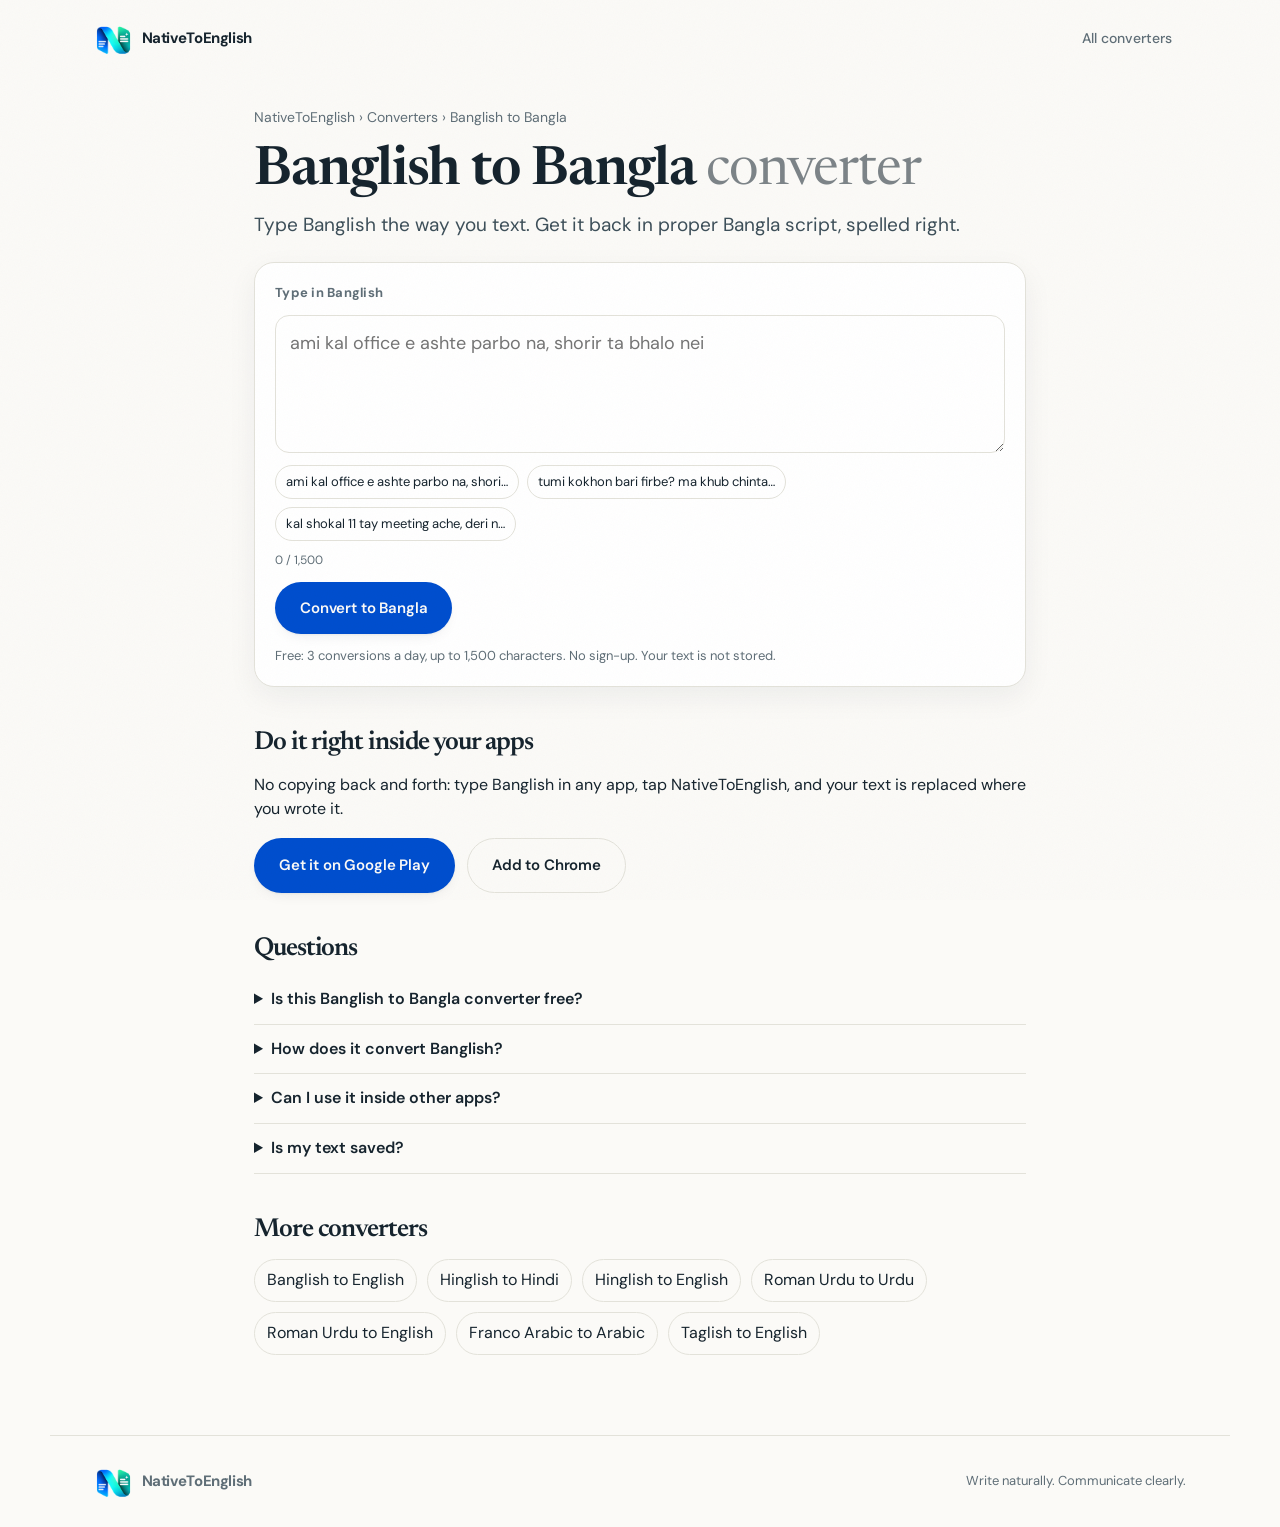
==== banglish-to-bangla/index.html @ 8f6d880b "Free converter pages: Banglish, Hinglish, Roman Urdu, Franco Arabic and Taglish to English or their " ====
<!doctype html>
<html lang="en">
  <head>
    <meta charset="UTF-8" />
    <meta name="viewport" content="width=device-width, initial-scale=1.0, viewport-fit=cover" />
    <title>Banglish to Bangla Converter – Free, Proper Bangla Script</title>
    <meta name="description" content="Type Banglish in English letters and get proper Bangla script instantly. Free online Banglish to Bangla converter, 3 conversions a day. Works in any app." />
    <link rel="canonical" href="https://nativetoenglish.landing.matrabhed.com/banglish-to-bangla/" />
    <meta property="og:type" content="website" />
    <meta property="og:site_name" content="NativeToEnglish" />
    <meta property="og:title" content="Banglish to Bangla Converter – Free, Proper Bangla Script" />
    <meta property="og:description" content="Type Banglish in English letters and get proper Bangla script instantly. Free online Banglish to Bangla converter, 3 conversions a day. Works in any app." />
    <meta property="og:url" content="https://nativetoenglish.landing.matrabhed.com/banglish-to-bangla/" />
    <meta property="og:image" content="https://nativetoenglish.landing.matrabhed.com/og-image.png" />
    <meta name="twitter:card" content="summary_large_image" />
    <meta name="theme-color" content="#fbfaf7" media="(prefers-color-scheme: light)" />
    <meta name="theme-color" content="#0d1317" media="(prefers-color-scheme: dark)" />
    <link rel="icon" href="/favicon-32.png" type="image/png" sizes="32x32" />
    <link rel="apple-touch-icon" href="/apple-touch-icon.png" />
    <link rel="preconnect" href="https://fonts.googleapis.com" />
    <link rel="preconnect" href="https://fonts.gstatic.com" crossorigin />
    <link href="https://fonts.googleapis.com/css2?family=DM+Sans:opsz,wght@9..40,400..700&family=Newsreader:ital,opsz,wght@0,6..72,400..600;1,6..72,400..600&display=swap" rel="stylesheet" />
    <link href="https://fonts.googleapis.com/css2?family=Noto+Sans+Bengali:wght@400;600&display=swap" rel="stylesheet" />
    <link rel="stylesheet" href="/styles.css" />
    <link rel="stylesheet" href="/converter.css" />
    <script>try { var t = localStorage.getItem("n2e-theme"); if (t === "light" || t === "dark") document.documentElement.dataset.theme = t; } catch (e) {}</script>
    <script type="application/ld+json">[{"@context": "https://schema.org", "@type": "WebApplication", "name": "Banglish to Bangla converter", "url": "https://nativetoenglish.landing.matrabhed.com/banglish-to-bangla/", "applicationCategory": "UtilitiesApplication", "operatingSystem": "Any", "offers": {"@type": "Offer", "price": "0", "priceCurrency": "USD"}, "publisher": {"@type": "Organization", "name": "NativeToEnglish"}}, {"@context": "https://schema.org", "@type": "FAQPage", "mainEntity": [{"@type": "Question", "name": "Is this Banglish to Bangla converter free?", "acceptedAnswer": {"@type": "Answer", "text": "Yes. You get 3 free conversions a day here and in the NativeToEnglish apps, up to 1,500 characters each. No sign-up. Pro gives 500 a day."}}, {"@type": "Question", "name": "How does it convert Banglish?", "acceptedAnswer": {"@type": "Answer", "text": "It reads what you typed in English letters, works out the Bangla words you meant, and writes them in proper Bangla script, fixing spelling on the way."}}, {"@type": "Question", "name": "Can I use it inside other apps?", "acceptedAnswer": {"@type": "Answer", "text": "Yes. The NativeToEnglish Android app adds an entry to the long-press menu in any app, and the Chrome extension adds a button to every text box. Type in Banglish, tap once, and it is replaced where you wrote it."}}, {"@type": "Question", "name": "Is my text saved?", "acceptedAnswer": {"@type": "Answer", "text": "No. Only the text you convert is sent, only when you press the button, and it is not stored or used to train AI."}}]}, {"@context": "https://schema.org", "@type": "BreadcrumbList", "itemListElement": [{"@type": "ListItem", "position": 1, "name": "NativeToEnglish", "item": "https://nativetoenglish.landing.matrabhed.com/"}, {"@type": "ListItem", "position": 2, "name": "Converters", "item": "https://nativetoenglish.landing.matrabhed.com/converters/"}, {"@type": "ListItem", "position": 3, "name": "Banglish to Bangla", "item": "https://nativetoenglish.landing.matrabhed.com/banglish-to-bangla/"}]}]</script>
  </head>
  <body>
    <a class="skip-link" href="#main">Skip to content</a>
    <header class="site-header">
      <div class="shell header-inner">
        <a class="brand" href="/" aria-label="NativeToEnglish home"><img class="brand-mark" src="/logo-mark.png" alt="" width="106" height="96" decoding="async" /><span class="brand-name">NativeToEnglish</span></a>
        <nav class="header-nav" aria-label="Main navigation"><a class="nav-link" href="/converters/">All converters</a></nav>
      </div>
    </header>
    <main id="main" class="shell cv">
      <nav class="cv-crumbs" aria-label="Breadcrumb"><a href="/">NativeToEnglish</a> › <a href="/converters/">Converters</a> › Banglish to Bangla</nav>
      <h1 class="cv-h1">Banglish to Bangla <span>converter</span></h1>
      <p class="cv-lead">Type Banglish the way you text. Get it back in proper Bangla script, spelled right.</p>
      <form id="converter" class="cv-card" data-api="https://nativetoenglish-api-aariyan-c6avfugcawffhndw.southeastasia-01.azurewebsites.net" data-page="banglish-to-bangla" data-goal="native" data-lang="bn">
        <label class="cv-label" for="cv-input">Type in Banglish</label>
        <textarea id="cv-input" rows="4" maxlength="1500" placeholder="ami kal office e ashte parbo na, shorir ta bhalo nei" spellcheck="false"></textarea>
        <div class="cv-row"><div class="cv-chips" aria-label="Try an example"><button type="button" class="cv-chip" data-sample="ami kal office e ashte parbo na, shorir ta bhalo nei">ami kal office e ashte parbo na, shori…</button><button type="button" class="cv-chip" data-sample="tumi kokhon bari firbe? ma khub chinta korche">tumi kokhon bari firbe? ma khub chinta…</button><button type="button" class="cv-chip" data-sample="kal shokal 11 tay meeting ache, deri na kore chole esho">kal shokal 11 tay meeting ache, deri n…</button></div><span class="cv-count" id="converter-count"></span></div>
        <button class="button button-primary cv-go" type="submit">Convert to Bangla</button>
        <div class="cv-result" id="converter-result" hidden>
          <div class="cv-label">Bangla</div>
          <p class="cv-output" id="converter-output" lang="bn"></p>
          <button class="button button-quiet button-sm" type="button" id="converter-copy">Copy</button>
        </div>
        <p class="cv-note" id="converter-note" role="status" hidden></p>
        <p class="cv-free">Free: 3 conversions a day, up to 1,500 characters. No sign-up. Your text is not stored.</p>
      </form>
      <section class="cv-apps" aria-labelledby="apps-h">
        <h2 id="apps-h">Do it right inside your apps</h2>
        <p>No copying back and forth: type Banglish in any app, tap NativeToEnglish, and your text is replaced where you wrote it.</p>
        <div class="hero-actions">
          <a class="button button-primary" href="https://play.google.com/store/apps/details?id=com.nativetoenglish.mobile" target="_blank" rel="noopener" data-cta="play">Get it on Google Play</a>
          <a class="button button-quiet" href="https://chromewebstore.google.com/detail/nativetoenglish/hcifnjfjbeemchhjmhghefoonidcnjdm" target="_blank" rel="noopener" data-cta="chrome">Add to Chrome</a>
        </div>
      </section>
      
      <section aria-labelledby="faq-h"><h2 id="faq-h">Questions</h2><details class="cv-faq"><summary>Is this Banglish to Bangla converter free?</summary><p>Yes. You get 3 free conversions a day here and in the NativeToEnglish apps, up to 1,500 characters each. No sign-up. Pro gives 500 a day.</p></details><details class="cv-faq"><summary>How does it convert Banglish?</summary><p>It reads what you typed in English letters, works out the Bangla words you meant, and writes them in proper Bangla script, fixing spelling on the way.</p></details><details class="cv-faq"><summary>Can I use it inside other apps?</summary><p>Yes. The NativeToEnglish Android app adds an entry to the long-press menu in any app, and the Chrome extension adds a button to every text box. Type in Banglish, tap once, and it is replaced where you wrote it.</p></details><details class="cv-faq"><summary>Is my text saved?</summary><p>No. Only the text you convert is sent, only when you press the button, and it is not stored or used to train AI.</p></details></section>
      <section aria-labelledby="more-h"><h2 id="more-h">More converters</h2><ul class="cv-more"><li><a href="/banglish-to-english/">Banglish to English</a></li><li><a href="/hinglish-to-hindi/">Hinglish to Hindi</a></li><li><a href="/hinglish-to-english/">Hinglish to English</a></li><li><a href="/roman-urdu-to-urdu/">Roman Urdu to Urdu</a></li><li><a href="/roman-urdu-to-english/">Roman Urdu to English</a></li><li><a href="/franco-arabic-to-arabic/">Franco Arabic to Arabic</a></li><li><a href="/taglish-to-english/">Taglish to English</a></li></ul></section>
    </main>
    <footer class="shell"><a class="brand" href="/"><img class="brand-mark" src="/logo-mark.png" alt="" width="106" height="96" decoding="async" /><span class="brand-name">NativeToEnglish</span></a><p>Write naturally. Communicate clearly.</p></footer>
    <script src="/converter.js?v=1" defer></script>
<script>
  // Analytics (PostHog, cookieless). Events carry product=nativetoenglish so they filter cleanly from other products.
  // Sends event names and page context only. Never the user's text.
  var POSTHOG_KEY = "phc_Ai9YGUceJAVCz9VuPZfb5pCeKmzXvgdoLqLg4xPTExNX";
  var POSTHOG_HOST = "https://us.i.posthog.com";
  var PRODUCT = "nativetoenglish";
  (function () {
    var q = []; window.track = function (name, props) { q.push([name, props || {}]); };
    if (!POSTHOG_KEY) return;
    !function(t,e){var o,n,p,r;e.__SV||(window.posthog=e,e._i=[],e.init=function(i,s,a){function g(t,e){var o=e.split(".");2==o.length&&(t=t[o[0]],e=o[1]),t[e]=function(){t.push([e].concat(Array.prototype.slice.call(arguments,0)))}}(p=t.createElement("script")).type="text/javascript",p.crossOrigin="anonymous",p.async=!0,p.src=s.api_host.replace(".i.posthog.com","-assets.i.posthog.com")+"/static/array.js",(r=t.getElementsByTagName("script")[0]).parentNode.insertBefore(p,r);var u=e;for(void 0!==a?u=e[a]=[]:a="posthog",u.people=u.people||[],u.toString=function(t){var e="posthog";return"posthog"!==a&&(e+="."+a),t||(e+=" (stub)"),e},u.people.toString=function(){return u.toString(1)+".people (stub)"},o="init capture register register_once register_for_session unregister unregister_for_session getFeatureFlag getFeatureFlagPayload isFeatureEnabled reloadFeatureFlags updateEarlyAccessFeatureEnrollment getEarlyAccessFeatures on onFeatureFlags onSessionId getSurveys getActiveMatchingSurveys renderSurvey canRenderSurvey identify setPersonProperties group resetGroups setPersonPropertiesForFlags resetPersonPropertiesForFlags setGroupPropertiesForFlags resetGroupPropertiesForFlags reset get_distinct_id getGroups get_session_id get_session_replay_url alias set_config startSessionRecording stopSessionRecording sessionRecordingStarted captureException loadToolbar get_property getSessionProperty createPersonProfile opt_in_capturing opt_out_capturing has_opted_in_capturing has_opted_out_capturing clear_opt_in_out_capturing debug".split(" "),n=0;n<o.length;n++)g(u,o[n]);e._i.push([i,s,a])},e.__SV=1)}(document,window.posthog||[]);
    posthog.init(POSTHOG_KEY, { api_host: POSTHOG_HOST, persistence: "memory", person_profiles: "identified_only", capture_pageview: true, capture_pageleave: true, autocapture: false, session_recording: { maskAllInputs: true } });
    posthog.register({ product: PRODUCT });
    window.track = function (name, props) { posthog.capture(name, props || {}); };
    q.forEach(function (e) { posthog.capture(e[0], e[1]); });
  })();
  // Chrome Web Store clicks: which button sent the visitor to the store
  document.querySelectorAll('a[data-cta="chrome"]').forEach(function (a, i) {
    a.addEventListener("click", function () {
      track("add_to_chrome_click", { button_index: i, text: (a.textContent || "").trim().slice(0, 40) });
    });
  });
  // Google Play clicks, counted the same way as the Chrome ones
  document.querySelectorAll('a[data-cta="play"]').forEach(function (a, i) {
    a.addEventListener("click", function () {
      track("play_store_click", { button_index: i, text: (a.textContent || "").trim().slice(0, 40) });
    });
  });
  // Scroll depth milestones
  (function () {
    var fired = {}; var marks = [25, 50, 75, 100];
    function onScroll() {
      var d = document.documentElement, pct = Math.round((window.scrollY + window.innerHeight) / d.scrollHeight * 100);
      marks.forEach(function (m) { if (pct >= m && !fired[m]) { fired[m] = 1; track("scroll_depth", { percent: m }); } });
    }
    window.addEventListener("scroll", onScroll, { passive: true }); onScroll();
  })();
  // Time on page milestones
  [15, 45, 120].forEach(function (s) { setTimeout(function () { track("time_on_page", { seconds: s }); }, s * 1000); });
  // Outbound links
  document.querySelectorAll('a[href^="http"]').forEach(function (a) {
    if (a.host === location.host) return;
    a.addEventListener("click", function () { track("outbound_click", { href: a.href }); });
  });
</script>
  </body>
</html>
---- styles.css ----
/* ==========================================================================
   NativeToEnglish — landing page
   1. Tokens          5. Product mockups
   2. Base            6. Features / statement / beta
   3. Header          7. Footer
   4. Hero + demo     8. Motion + responsive
   ========================================================================== */

/* 1. Tokens ---------------------------------------------------------------- */

:root {
  --paper: #fbfaf7;
  --paper-deep: #f3f1ea;
  --surface: #ffffff;
  --surface-sunk: #f7f6f1;

  --ink: #16242e;
  --ink-soft: #3d4f59;
  --muted: #5f6e77;
  --faint: #8b979d;

  /* Brand colours sampled from logo.png: deep blue -> cyan -> teal. */
  --blue: #004ece;
  --blue-deep: #003da6;
  --blue-wash: #e6efff;

  --mint: #dff5ee;
  --mint-ink: #0a5f4c;
  --mint-line: #b9e4d6;

  --accent: #0bb3bd;
  --brand-gradient: linear-gradient(100deg, #004ece 0%, #04faf7 52%, #1cf0a0 100%);
  --cta-gradient: linear-gradient(105deg, #004ece 0%, #0566ad 55%, #0a7f8c 100%);

  --line: #e3e2da;
  --line-soft: #eeede6;

  --shadow-sm: 0 1px 2px rgba(22, 36, 46, 0.05), 0 6px 16px -8px rgba(22, 36, 46, 0.12);
  --shadow-md: 0 2px 4px rgba(22, 36, 46, 0.04), 0 18px 40px -20px rgba(22, 36, 46, 0.22);
  --shadow-lg: 0 4px 8px rgba(22, 36, 46, 0.04), 0 40px 90px -36px rgba(22, 36, 46, 0.34);

  --grain-opacity: 0.032;
  --grain-blend: multiply;

  --sans: "DM Sans", -apple-system, BlinkMacSystemFont, "Segoe UI", sans-serif;
  --serif: "Newsreader", Georgia, "Times New Roman", serif;

  --shell: 1180px;
  --gutter: clamp(20px, 4vw, 44px);
  --radius-sm: 10px;
  --radius-md: 16px;
  --radius-lg: 24px;

  --ease: cubic-bezier(0.22, 0.68, 0.24, 1);
}

:root:not([data-theme="light"]) {
  color-scheme: light;
}

@media (prefers-color-scheme: dark) {
  :root:not([data-theme="light"]) {
    color-scheme: dark;

    --paper: #0d1317;
    --paper-deep: #090e11;
    --surface: #151d22;
    --surface-sunk: #111a1f;

    --ink: #edefea;
    --ink-soft: #c3ccce;
    --muted: #97a4ab;
    --faint: #74838b;

    --blue: #5cb0ff;
    --blue-deep: #8ac6ff;
    --blue-wash: #10233d;

    --mint: #0f2f28;
    --mint-ink: #5fe0b4;
    --mint-line: #1d4a3e;

    --accent: #4fd6ff;

    --line: #263138;
    --line-soft: #1d262b;

    --shadow-sm: 0 1px 2px rgba(0, 0, 0, 0.4), 0 6px 16px -8px rgba(0, 0, 0, 0.5);
    --shadow-md: 0 2px 6px rgba(0, 0, 0, 0.45), 0 20px 44px -20px rgba(0, 0, 0, 0.7);
    --shadow-lg: 0 6px 12px rgba(0, 0, 0, 0.45), 0 44px 96px -36px rgba(0, 0, 0, 0.85);

    --grain-opacity: 0.05;
    --grain-blend: screen;
  }
}

:root[data-theme="dark"] {
  color-scheme: dark;

  --paper: #0d1317;
  --paper-deep: #090e11;
  --surface: #151d22;
  --surface-sunk: #111a1f;

  --ink: #edefea;
  --ink-soft: #c3ccce;
  --muted: #97a4ab;
  --faint: #74838b;

  --blue: #5cb0ff;
  --blue-deep: #8ac6ff;
  --blue-wash: #10233d;

  --mint: #0f2f28;
  --mint-ink: #5fe0b4;
  --mint-line: #1d4a3e;

  --accent: #4fd6ff;

  --line: #263138;
  --line-soft: #1d262b;

  --shadow-sm: 0 1px 2px rgba(0, 0, 0, 0.4), 0 6px 16px -8px rgba(0, 0, 0, 0.5);
  --shadow-md: 0 2px 6px rgba(0, 0, 0, 0.45), 0 20px 44px -20px rgba(0, 0, 0, 0.7);
  --shadow-lg: 0 6px 12px rgba(0, 0, 0, 0.45), 0 44px 96px -36px rgba(0, 0, 0, 0.85);

  --grain-opacity: 0.05;
  --grain-blend: screen;
}

/* 2. Base ------------------------------------------------------------------ */

*,
*::before,
*::after {
  box-sizing: border-box;
}

html {
  /* Smooth scrolling is driven from script.js so anchors work deterministically;
     scroll-padding keeps the sticky header off the target. */
  scroll-padding-top: 96px;
  -webkit-text-size-adjust: 100%;
}

body {
  margin: 0;
  padding-bottom: env(safe-area-inset-bottom, 0px);
  background-color: var(--paper);
  color: var(--ink);
  font-family: var(--sans);
  font-size: 16px;
  line-height: 1.55;
  font-synthesis-weight: none;
  -webkit-font-smoothing: antialiased;
  text-rendering: optimizeLegibility;
}

/* Paper grain — the whole reason the background does not read as flat #fff. */
body::after {
  content: "";
  position: fixed;
  inset: 0;
  z-index: 9999;
  pointer-events: none;
  opacity: var(--grain-opacity);
  mix-blend-mode: var(--grain-blend);
  background-image: url("data:image/svg+xml,%3Csvg xmlns='http://www.w3.org/2000/svg' width='220' height='220'%3E%3Cfilter id='n'%3E%3CfeTurbulence type='fractalNoise' baseFrequency='0.82' numOctaves='3' stitchTiles='stitch'/%3E%3C/filter%3E%3Crect width='220' height='220' filter='url(%23n)'/%3E%3C/svg%3E");
}

a {
  color: inherit;
  text-decoration: none;
}

img {
  max-width: 100%;
}

[hidden] {
  display: none !important;
}

:focus-visible {
  outline: 2px solid var(--blue);
  outline-offset: 3px;
  border-radius: 4px;
}

.skip-link {
  position: absolute;
  top: -100px;
  left: 16px;
  z-index: 100;
  padding: 10px 16px;
  border-radius: 0 0 var(--radius-sm) var(--radius-sm);
  background: var(--blue);
  color: #fff;
  font-size: 14px;
  font-weight: 600;
  transition: top 0.2s var(--ease);
}

.skip-link:focus {
  top: 0;
}

.shell {
  width: 100%;
  max-width: var(--shell);
  margin-inline: auto;
  padding-inline: var(--gutter);
}

h1,
h2,
h3 {
  margin: 0;
  font-family: var(--serif);
  font-weight: 600;
  letter-spacing: -0.035em;
}

h1 {
  font-size: clamp(2.9rem, 1.35rem + 4.4vw, 4.5rem);
  line-height: 0.95;
  letter-spacing: -0.045em;
}

h1 em {
  color: var(--blue);
  font-style: normal;
  font-weight: 600;
}

h2 {
  font-size: clamp(2.25rem, 1.2rem + 3.9vw, 4.1rem);
  line-height: 0.98;
  letter-spacing: -0.042em;
}

.eyebrow {
  margin: 0 0 20px;
  color: var(--blue);
  font-size: 0.75rem;
  font-weight: 700;
  letter-spacing: 0.14em;
  text-transform: uppercase;
}

/* Buttons */

.button {
  display: inline-flex;
  align-items: center;
  justify-content: center;
  gap: 10px;
  padding: 15px 24px;
  border: 1px solid transparent;
  border-radius: 999px;
  font-family: inherit;
  font-size: 0.9375rem;
  font-weight: 600;
  letter-spacing: -0.01em;
  cursor: pointer;
  transition: transform 0.22s var(--ease), background-color 0.22s var(--ease),
    border-color 0.22s var(--ease), box-shadow 0.22s var(--ease);
}

.button span[aria-hidden="true"] {
  transition: transform 0.22s var(--ease);
}

.button:hover span[aria-hidden="true"] {
  transform: translateX(3px);
}

.button-sm {
  padding: 10px 18px;
  font-size: 0.875rem;
}

.button-primary {
  background: var(--blue);
  color: var(--paper);
  box-shadow: var(--shadow-sm);
}

.button-primary:hover {
  background: var(--blue-deep);
  transform: translateY(-2px);
  box-shadow: var(--shadow-md);
}

.button-quiet {
  border-color: var(--line);
  color: var(--ink);
  background: transparent;
}

.button-quiet:hover {
  border-color: var(--ink);
  transform: translateY(-2px);
}

.button-brand {
  position: relative;
  isolation: isolate;
  overflow: hidden;
  flex: 0 0 auto;
  padding: 18px 30px;
  color: #ffffff;
  font-size: 1rem;
  background: var(--cta-gradient);
  box-shadow: 0 10px 30px -12px color-mix(in srgb, #004ece 70%, transparent);
}

.button-brand > span {
  position: relative;
  z-index: 1;
}

.button-brand:hover {
  transform: translateY(-2px);
  box-shadow: 0 18px 42px -14px color-mix(in srgb, #004ece 85%, transparent);
}

/* Sheen sweep on hover - suppressed under prefers-reduced-motion. */
.button-brand::after {
  content: "";
  position: absolute;
  inset: 0;
  z-index: 0;
  background: linear-gradient(
    105deg,
    transparent 32%,
    rgba(255, 255, 255, 0.3) 48%,
    transparent 64%
  );
  transform: translateX(-130%);
  transition: transform 0.75s var(--ease);
}

.button-brand:hover::after {
  transform: translateX(130%);
}

/* 3. Header ---------------------------------------------------------------- */

.site-header {
  position: sticky;
  top: 0;
  z-index: 50;
  padding-top: env(safe-area-inset-top, 0px);
  transition: background-color 0.3s var(--ease), border-color 0.3s var(--ease);
  border-bottom: 1px solid transparent;
}

.site-header.is-stuck {
  background: color-mix(in srgb, var(--paper) 82%, transparent);
  backdrop-filter: saturate(180%) blur(14px);
  -webkit-backdrop-filter: saturate(180%) blur(14px);
  border-bottom-color: var(--line-soft);
}

.header-inner {
  display: flex;
  align-items: center;
  justify-content: space-between;
  gap: 20px;
  height: 78px;
}

.brand {
  display: inline-flex;
  align-items: center;
  gap: 10px;
  font-size: 0.9375rem;
  font-weight: 700;
  letter-spacing: -0.025em;
}

.brand-mark {
  display: block;
  width: auto;
  height: 34px;
  /* The mark carries its own gradient, so it needs no plate behind it. */
}

.header-nav {
  display: flex;
  align-items: center;
  gap: 8px;
}

.nav-link {
  padding: 8px 14px;
  color: var(--muted);
  font-size: 0.875rem;
  font-weight: 500;
  border-radius: 999px;
  transition: color 0.2s var(--ease);
}

.nav-link:hover {
  color: var(--ink);
}

.theme-toggle {
  display: grid;
  place-items: center;
  width: 36px;
  height: 36px;
  margin-right: 4px;
  padding: 0;
  border: 1px solid var(--line);
  border-radius: 999px;
  background: transparent;
  color: var(--muted);
  cursor: pointer;
  transition: color 0.2s var(--ease), border-color 0.2s var(--ease);
}

.theme-toggle:hover {
  color: var(--ink);
  border-color: var(--ink);
}

.theme-toggle svg {
  grid-area: 1 / 1;
  width: 17px;
  height: 17px;
  fill: none;
  stroke: currentColor;
  stroke-width: 1.7;
  stroke-linecap: round;
}

.icon-moon {
  display: none;
}

:root[data-theme="dark"] .icon-sun {
  display: none;
}

:root[data-theme="dark"] .icon-moon {
  display: block;
}

@media (prefers-color-scheme: dark) {
  :root:not([data-theme="light"]) .icon-sun {
    display: none;
  }
  :root:not([data-theme="light"]) .icon-moon {
    display: block;
  }
}

/* 4. Hero + live demo ------------------------------------------------------ */

.hero {
  display: grid;
  grid-template-columns: minmax(0, 1.04fr) minmax(0, 0.86fr);
  align-items: center;
  gap: clamp(40px, 6vw, 84px);
  padding-top: clamp(56px, 8vw, 104px);
  padding-bottom: clamp(72px, 10vw, 128px);
}

.hero-copy {
  /* Wide enough that each sentence holds its own line; the <br> does the rest. */
  max-width: 46ch;
  margin: 32px 0 34px;
  color: var(--muted);
  font-size: clamp(1.0625rem, 0.9rem + 0.5vw, 1.25rem);
  line-height: 1.55;
  text-wrap: pretty;
}

.hero-actions {
  display: flex;
  flex-wrap: wrap;
  gap: 12px;
}

.availability {
  display: flex;
  align-items: center;
  gap: 9px;
  margin: 30px 0 0;
  color: var(--faint);
  font-size: 0.8125rem;
}

.availability-dot {
  width: 7px;
  height: 7px;
  border-radius: 50%;
  background: #0f9d76;
  box-shadow: 0 0 0 3px color-mix(in srgb, #0f9d76 18%, transparent);
}

.hero-demo-column {
  position: relative;
  /* Soft halo so the demo card floats off the paper. */
  background: radial-gradient(
    58% 50% at 62% 44%,
    color-mix(in srgb, var(--blue) 14%, transparent),
    transparent 68%
  );
}

.demo-window {
  overflow: hidden;
  border: 1px solid var(--line);
  border-radius: var(--radius-lg);
  background: var(--surface);
  box-shadow: var(--shadow-lg);
}

.window-bar {
  display: flex;
  align-items: center;
  gap: 7px;
  height: 44px;
  padding: 0 18px;
  border-bottom: 1px solid var(--line-soft);
  background: var(--surface-sunk);
}

.window-bar > span {
  width: 8px;
  height: 8px;
  border-radius: 50%;
  background: var(--line);
}

.window-bar > span:first-child {
  background: var(--accent);
}

.window-bar p {
  margin: 0 0 0 auto;
  color: var(--faint);
  font-size: 0.75rem;
  letter-spacing: 0.01em;
}

.demo-content {
  padding: clamp(22px, 3vw, 30px);
}

.label {
  display: block;
  margin-bottom: 10px;
  color: var(--faint);
  font-size: 0.6875rem;
  font-weight: 700;
  letter-spacing: 0.1em;
  text-transform: uppercase;
}

.draft-text,
.result-text {
  margin: 0;
  font-size: clamp(1.0625rem, 0.95rem + 0.4vw, 1.25rem);
  line-height: 1.4;
  letter-spacing: -0.02em;
  text-wrap: pretty;
}

.draft {
  min-height: 78px;
}

.draft-text {
  color: var(--ink-soft);
}

.draft-text::after {
  content: "";
  display: inline-block;
  width: 2px;
  height: 1.05em;
  margin-left: 2px;
  vertical-align: -0.18em;
  background: var(--blue);
  opacity: 0;
}

.demo-window.is-typing .draft-text::after {
  opacity: 1;
  animation: blink 1s steps(1, end) infinite;
}

@keyframes blink {
  50% {
    opacity: 0;
  }
}

.transform-rule {
  display: flex;
  align-items: center;
  gap: 14px;
  margin: 20px 0;
}

.transform-line {
  flex: 1;
  height: 1px;
  background: linear-gradient(to right, transparent, var(--line), transparent);
}

.transform-badge {
  padding: 5px 13px;
  border: 1px solid var(--line);
  border-radius: 999px;
  background: var(--surface);
  color: var(--muted);
  font-size: 0.6875rem;
  font-weight: 700;
  letter-spacing: 0.08em;
  text-transform: uppercase;
  white-space: nowrap;
  transition: color 0.25s var(--ease), border-color 0.25s var(--ease), background-color 0.25s var(--ease);
}

.demo-window.is-working .transform-badge {
  border-color: color-mix(in srgb, var(--blue) 45%, transparent);
  background: var(--blue-wash);
  color: var(--blue);
}

.result {
  position: relative;
  min-height: 150px;
  padding: 20px;
  border: 1px solid var(--mint-line);
  border-radius: var(--radius-md);
  background: var(--mint);
}

.result .label {
  color: var(--mint-ink);
  opacity: 0.85;
}

.result-text {
  color: var(--mint-ink);
  font-weight: 600;
  transition: opacity 0.28s var(--ease), filter 0.28s var(--ease), transform 0.28s var(--ease);
}

.result-text.is-swapping {
  opacity: 0;
  filter: blur(6px);
  transform: translateY(4px);
}

.mode-pills {
  display: flex;
  flex-wrap: wrap;
  gap: 6px;
  margin-top: 18px;
}

.pill {
  padding: 6px 12px;
  border: 1px solid transparent;
  border-radius: 999px;
  background: color-mix(in srgb, var(--surface) 70%, transparent);
  color: var(--mint-ink);
  font-family: inherit;
  font-size: 0.6875rem;
  font-weight: 700;
  letter-spacing: 0.01em;
  cursor: pointer;
  transition: background-color 0.2s var(--ease), color 0.2s var(--ease), transform 0.2s var(--ease);
}

.pill:hover {
  transform: translateY(-1px);
  background: var(--surface);
}

.pill[aria-selected="true"] {
  background: var(--mint-ink);
  color: var(--mint);
}

.demo-hint {
  margin: 16px 4px 0;
  color: var(--faint);
  font-size: 0.8125rem;
  text-align: right;
}

/* 5. Product mockups ------------------------------------------------------- */

.surfaces {
  padding-bottom: clamp(80px, 11vw, 150px);
}

.surface-grid {
  display: grid;
  grid-template-columns: minmax(0, 1.5fr) minmax(0, 1fr);
  align-items: end;
  gap: clamp(28px, 4vw, 56px);
  padding-top: clamp(40px, 6vw, 72px);
  border-top: 1px solid var(--line-soft);
}

.surface {
  margin: 0;
}

.surface figcaption {
  margin-top: 22px;
  color: var(--muted);
  font-family: var(--serif);
  font-size: 1.0625rem;
  font-style: italic;
  letter-spacing: -0.015em;
  text-wrap: pretty;
}

.mock {
  position: relative;
  border: 1px solid var(--line);
  border-radius: var(--radius-lg);
  background: var(--surface);
  box-shadow: var(--shadow-md);
  font-size: 0.8125rem;
}

/* Gmail-style compose window */

.surface-desktop .mock {
  margin-bottom: 64px;
}

.mock-bar {
  display: flex;
  align-items: center;
  justify-content: space-between;
  padding: 13px 20px;
  border-bottom: 1px solid var(--line-soft);
  border-radius: var(--radius-lg) var(--radius-lg) 0 0;
  background: var(--surface-sunk);
  color: var(--ink);
  font-weight: 600;
}

.mock-bar-controls {
  color: var(--faint);
  letter-spacing: 0.12em;
}

.mock-field {
  display: flex;
  gap: 14px;
  padding: 12px 20px;
  border-bottom: 1px solid var(--line-soft);
  color: var(--ink-soft);
}

.mock-field span {
  min-width: 52px;
  color: var(--faint);
}

.mock-field p {
  margin: 0;
}

.mock-body {
  position: relative;
  padding: 24px 20px 62px;
  min-height: 186px;
}

.mock-body p {
  margin: 0;
  max-width: 34ch;
  color: var(--ink-soft);
  font-size: 0.9375rem;
  line-height: 1.5;
}

.mock-caret {
  position: absolute;
  top: 46px;
  left: 20px;
  width: 2px;
  height: 18px;
  background: var(--blue);
  animation: blink 1.1s steps(1, end) infinite;
}

.mock-trigger {
  position: absolute;
  left: 20px;
  bottom: 18px;
  padding: 7px 15px;
  border-radius: 999px;
  background: var(--blue);
  color: var(--paper);
  font-size: 0.75rem;
  font-weight: 700;
  box-shadow: 0 8px 20px -8px color-mix(in srgb, var(--blue) 70%, transparent);
}

.mock-card {
  position: absolute;
  right: -40px;
  bottom: -56px;
  width: min(296px, 76%);
  padding: 17px 18px;
  border: 1px solid var(--line);
  border-radius: var(--radius-md);
  background: var(--surface);
  box-shadow: var(--shadow-lg);
}

.mock-card-eyebrow {
  margin: 0 0 9px;
  color: var(--blue);
  font-size: 0.625rem;
  font-weight: 700;
  letter-spacing: 0.1em;
  text-transform: uppercase;
}

.mock-card-text {
  margin: 0 0 14px;
  color: var(--ink);
  font-size: 0.9375rem;
  font-weight: 600;
  line-height: 1.4;
  letter-spacing: -0.015em;
}

.mock-card-actions {
  display: flex;
  gap: 8px;
}

.mock-card-actions span {
  padding: 6px 13px;
  border: 1px solid var(--line);
  border-radius: 999px;
  color: var(--muted);
  font-size: 0.6875rem;
  font-weight: 600;
}

.mock-card-actions .is-primary {
  border-color: transparent;
  background: var(--ink);
  color: var(--paper);
}

/* Android selection toolbar */

.mock-phone {
  display: flex;
  flex-direction: column;
  max-width: 310px;
  min-height: 404px;
  margin-inline: auto;
  padding: 22px 16px 84px;
  border-radius: 30px;
}

.mock-notch {
  width: 58px;
  height: 5px;
  margin: 0 auto;
  border-radius: 999px;
  background: var(--line);
}

.mock-thread {
  position: relative;
  display: grid;
  gap: 10px;
  margin-top: auto;
}

.mock-bubble {
  max-width: 88%;
  margin: 0;
  padding: 11px 14px;
  border-radius: 16px;
  font-size: 0.8125rem;
  line-height: 1.45;
}

.mock-bubble-in {
  justify-self: start;
  border-bottom-left-radius: 5px;
  background: var(--surface-sunk);
  color: var(--ink-soft);
}

.mock-bubble-out {
  justify-self: end;
  border-bottom-right-radius: 5px;
  background: var(--blue-wash);
  color: var(--ink);
}

.mock-bubble mark {
  background: color-mix(in srgb, var(--blue) 26%, transparent);
  color: inherit;
  border-radius: 3px;
  padding: 1px 0;
}

.mock-selection {
  position: absolute;
  right: 0;
  bottom: -52px;
  display: flex;
  gap: 4px;
  padding: 5px;
  border: 1px solid var(--line);
  border-radius: 12px;
  background: var(--surface);
  box-shadow: var(--shadow-lg);
  white-space: nowrap;
}

.mock-selection span {
  padding: 6px 10px;
  border-radius: 8px;
  color: var(--muted);
  font-size: 0.6875rem;
  font-weight: 600;
}

.mock-selection .is-primary {
  background: var(--blue);
  color: var(--paper);
}

/* 6. Features / statement / beta ------------------------------------------- */

.features {
  padding-bottom: clamp(84px, 11vw, 150px);
}

.section-heading {
  display: flex;
  align-items: flex-end;
  justify-content: space-between;
  gap: 48px;
}

.section-heading > p {
  max-width: 36ch;
  margin: 0 0 6px;
  color: var(--muted);
  font-size: 1rem;
  line-height: 1.6;
  text-wrap: pretty;
}

.feature-grid {
  display: grid;
  grid-template-columns: repeat(3, minmax(0, 1fr));
  gap: clamp(20px, 3vw, 32px);
  margin-top: clamp(44px, 6vw, 68px);
}

.feature-grid article {
  padding: 24px 22px 28px;
  border: 1px solid var(--line-soft);
  border-top: 1px solid var(--line);
  border-radius: var(--radius-md);
  background: color-mix(in srgb, var(--surface) 55%, transparent);
  transition: transform 0.3s var(--ease), border-color 0.3s var(--ease), box-shadow 0.3s var(--ease);
}

.feature-grid article:hover {
  transform: translateY(-3px);
  border-color: var(--line);
  box-shadow: var(--shadow-sm);
}

.feature-number {
  color: var(--blue);
  font-family: var(--serif);
  font-size: 0.9375rem;
  font-style: italic;
  font-weight: 500;
}

.feature-grid h3 {
  margin: 34px 0 12px;
  font-family: var(--sans);
  font-size: 1.1875rem;
  font-weight: 600;
  letter-spacing: -0.028em;
}

.feature-grid p {
  max-width: 32ch;
  margin: 0;
  color: var(--muted);
  font-size: 0.9375rem;
  line-height: 1.62;
  text-wrap: pretty;
}

.statement {
  margin-bottom: clamp(84px, 11vw, 140px);
}

.statement-panel {
  position: relative;
  margin: 0;
  padding: clamp(66px, 9vw, 110px) clamp(24px, 5vw, 60px);
  border: 1px solid transparent;
  border-radius: var(--radius-lg);
  background: linear-gradient(155deg, #1c2e3a 0%, #13212a 58%, #16242e 100%);
  color: #f4f3ee;
  text-align: center;
  box-shadow: var(--shadow-lg);
}

/* A hairline rule keeps the quote from floating loose on the page. */
.statement-panel::before {
  content: "";
  position: absolute;
  top: clamp(34px, 5vw, 52px);
  left: 50%;
  width: 44px;
  height: 2px;
  border-radius: 2px;
  background: var(--brand-gradient);
  transform: translateX(-50%);
}

@media (prefers-color-scheme: dark) {
  :root:not([data-theme="light"]) .statement-panel {
    border-color: var(--line);
    background: linear-gradient(155deg, #1b262c 0%, #141d22 60%, #121a1f 100%);
  }
}

:root[data-theme="dark"] .statement-panel {
  border-color: var(--line);
  background: linear-gradient(155deg, #1b262c 0%, #141d22 60%, #121a1f 100%);
}

.statement p {
  margin: 0;
  font-family: var(--serif);
  font-size: clamp(1.9rem, 1rem + 3.5vw, 3.5rem);
  font-weight: 500;
  line-height: 1.06;
  letter-spacing: -0.04em;
  text-wrap: balance;
}

.beta {
  padding-bottom: clamp(84px, 11vw, 140px);
}

/* No panel here: a second card directly under the statement panel read as
   two competing blocks. The gradient button carries the weight instead. */
.beta-panel {
  display: flex;
  align-items: center;
  justify-content: space-between;
  gap: clamp(32px, 5vw, 56px);
}

.beta-copy h2 {
  max-width: 17ch;
  margin-bottom: 20px;
}

.beta-copy p:not(.eyebrow) {
  max-width: 46ch;
  margin: 0;
  color: var(--muted);
  line-height: 1.6;
  text-wrap: pretty;
}

/* 7. Footer ---------------------------------------------------------------- */

footer {
  display: flex;
  align-items: center;
  justify-content: space-between;
  gap: 24px;
  min-height: 92px;
  padding-block: 24px;
  border-top: 1px solid var(--line);
  color: var(--muted);
  font-size: 0.8125rem;
}

footer p {
  margin: 0;
}

/* 8. Motion + responsive --------------------------------------------------- */

[data-reveal] {
  opacity: 0;
  transform: translateY(18px);
  transition: opacity 0.65s var(--ease), transform 0.65s var(--ease);
}

[data-reveal].is-visible {
  opacity: 1;
  transform: none;
}

@media (max-width: 960px) {
  .hero {
    grid-template-columns: minmax(0, 1fr);
    gap: 48px;
  }

  .hero-demo-column {
    max-width: 480px;
  }

  .demo-hint {
    text-align: left;
    margin-left: 0;
  }

  .surface-grid {
    grid-template-columns: minmax(0, 1fr);
    gap: 56px;
  }

  .surface-mobile {
    max-width: 340px;
  }

  /* Full-width compose mock: the card can no longer hang a full 40px past the gutter. */
  .mock-card {
    right: -12px;
    bottom: -48px;
  }

  .feature-grid {
    grid-template-columns: repeat(2, minmax(0, 1fr));
  }
}

@media (max-width: 720px) {
  html {
    scroll-padding-top: 80px;
  }

  .brand-name {
    display: none;
  }

  .nav-link {
    display: none;
  }

  .section-heading {
    display: block;
  }

  .section-heading > p {
    margin-top: 22px;
  }

  .feature-grid {
    grid-template-columns: minmax(0, 1fr);
  }

  .surface-desktop .mock {
    margin-bottom: 0;
  }

  .mock-card {
    position: static;
    width: auto;
    margin: 0 16px 20px;
  }

  .mock-body {
    padding-bottom: 66px;
    min-height: 140px;
  }

  .beta-panel {
    display: block;
  }

  .button-brand {
    margin-top: 26px;
  }

  footer {
    display: block;
  }

  footer p {
    margin-top: 16px;
  }
}

@media (prefers-reduced-motion: reduce) {
  *,
  *::before,
  *::after {
    animation-duration: 0.01ms !important;
    animation-iteration-count: 1 !important;
    transition-duration: 0.01ms !important;
  }

  [data-reveal] {
    opacity: 1;
    transform: none;
  }
}

/* Bangla output in the live demo keeps its own face and slightly larger size. */
[lang="bn"] {
  font-family: "Noto Sans Bengali", var(--sans);
  font-size: 1.05em;
  line-height: 1.6;
  letter-spacing: 0;
}

/* Second store button: same weight as "See how it works" was, so Chrome stays the lead. */
.store-logo { flex: none; display: inline-block; vertical-align: -2px; }
.availability a { display: inline-flex; align-items: center; gap: 5px; }
.button-primary .store-logo, .button-brand .store-logo { filter: drop-shadow(0 0 0.5px rgba(0,0,0,.25)); }
.availability a { color: inherit; text-decoration: underline; text-underline-offset: 3px; }
.beta-actions { display: flex; flex-direction: column; gap: 12px; align-items: stretch; flex: none; }
@media (max-width: 760px) { .beta-actions { margin-top: 24px; } }

/* Email signup (hidden until configured; see the end of script.js) ------- */
.signup { padding-bottom: clamp(84px, 11vw, 140px); }
.su-card { display: grid; grid-template-columns: 1.1fr 1fr; gap: clamp(28px, 5vw, 56px); align-items: center; padding: clamp(28px, 4vw, 48px);
  border: 1px solid var(--line); border-radius: var(--radius-lg); background: var(--surface); box-shadow: var(--shadow-md); position: relative; overflow: hidden; }
.su-card::before { content: ""; position: absolute; inset: 0 0 auto; height: 3px; background: var(--brand-gradient); }
.su-copy h2 { font-size: clamp(1.9rem, 1.1rem + 2.2vw, 2.8rem); line-height: 1.02; margin-bottom: 16px; }
.su-copy p:not(.eyebrow) { margin: 0; color: var(--muted); line-height: 1.6; max-width: 46ch; }
.su-label { display: block; font-size: 0.875rem; font-weight: 600; margin-bottom: 8px; color: var(--ink); }
.su-row { display: flex; gap: 10px; }
.su-row input { flex: 1; min-width: 0; padding: 14px 20px; border-radius: 999px; border: 1px solid var(--line); background: var(--surface-sunk); color: var(--ink); font: inherit; font-size: 1rem; }
.su-row input::placeholder { color: var(--faint); }
.su-row input:focus-visible { border-color: var(--blue); }
.su-row .button:disabled { opacity: 0.6; cursor: default; transform: none; }
.su-trap { position: absolute; left: -9999px; width: 1px; height: 1px; overflow: hidden; }
.su-fine { margin: 12px 0 0; font-size: 0.8125rem; color: var(--muted); }
.su-status { margin: 10px 0 0; font-weight: 600; color: var(--mint-ink); }
.su-status:empty { display: none; }
@media (max-width: 860px) { .su-card { grid-template-columns: 1fr; } }
@media (max-width: 520px) { .su-row { flex-direction: column; } }
---- converter.css ----
/* Free converter pages (/<from>-to-<to>/): reuses styles.css tokens. */
.cv { max-width: 860px; padding-top: 28px; padding-bottom: 64px; }
.cv-crumbs { font-size: 14px; color: var(--muted, #6b7a82); margin-bottom: 14px; }
.cv-crumbs a { color: inherit; }
.cv-h1 { font-size: clamp(34px, 6vw, 54px); line-height: 1.05; letter-spacing: -0.02em; margin: 0 0 12px; }
.cv-h1 span { font-weight: 400; opacity: .55; }
.cv-lead { font-size: 19px; line-height: 1.5; margin: 0 0 22px; color: var(--soft, #3d4f59); }
.cv-card { border: 1px solid var(--line, #e5e3db); border-radius: 20px; padding: 20px; background: var(--card, #fff); box-shadow: 0 10px 30px rgba(11,27,51,.06); display: grid; gap: 12px; }
.cv-label { font-size: 13px; font-weight: 700; letter-spacing: .02em; color: var(--muted, #6b7a82); }
.cv-card textarea { width: 100%; box-sizing: border-box; font: inherit; font-size: 18px; line-height: 1.5; padding: 14px; border-radius: 14px; border: 1px solid var(--line, #e5e3db); background: transparent; color: inherit; resize: vertical; }
.cv-row { display: flex; gap: 10px; align-items: flex-start; justify-content: space-between; flex-wrap: wrap; }
.cv-chips { display: flex; flex-wrap: wrap; gap: 8px; }
.cv-chip { font: inherit; font-size: 13px; padding: 6px 10px; border-radius: 999px; border: 1px solid var(--line, #e5e3db); background: transparent; color: inherit; cursor: pointer; }
.cv-count { font-size: 12px; color: var(--muted, #6b7a82); white-space: nowrap; }
.cv-go { justify-self: start; }
.cv-go[data-busy] { opacity: .6; }
.cv-result { border-radius: 14px; padding: 14px; background: var(--paper, #fbfaf7); border: 1px solid var(--line, #e5e3db); display: grid; gap: 8px; }
.cv-output { font-size: 21px; line-height: 1.6; margin: 0; }
.cv-output[lang="ur"] { font-family: "Noto Nastaliq Urdu", serif; line-height: 2.1; }
.cv-output[lang="ar"], .cv-ex-out[lang="ar"] { font-family: "Noto Naskh Arabic", serif; }
.cv-output[lang="bn"], .cv-ex-out[lang="bn"] { font-family: "Noto Sans Bengali", sans-serif; }
.cv-output[lang="hi"], .cv-ex-out[lang="hi"] { font-family: "Noto Sans Devanagari", sans-serif; }
.cv-ex-out[lang="ur"] { font-family: "Noto Nastaliq Urdu", serif; line-height: 2.1; }
.cv-note { margin: 0; font-size: 15px; }
.cv-note[data-kind="error"], .cv-note[data-kind="limit"] { color: #b4610e; }
.cv-free { margin: 0; font-size: 13px; color: var(--muted, #6b7a82); }
.cv section { margin-top: 44px; }
.cv h2 { font-size: 26px; margin: 0 0 12px; }
.cv-ex-grid { display: grid; gap: 14px; }
.cv-example { margin: 0; border: 1px solid var(--line, #e5e3db); border-radius: 16px; padding: 14px 16px; }
.cv-example figcaption { font-size: 12px; font-weight: 700; color: var(--muted, #6b7a82); }
.cv-ex-in { margin: 4px 0 10px; font-style: italic; }
.cv-ex-out { margin: 4px 0 0; font-size: 18px; line-height: 1.6; }
.cv-faq { border-bottom: 1px solid var(--line, #e5e3db); padding: 12px 0; }
.cv-faq summary { font-weight: 600; cursor: pointer; }
.cv-faq p { margin: 8px 0 0; line-height: 1.6; }
.cv-more { display: flex; flex-wrap: wrap; gap: 10px; padding: 0; list-style: none; }
.cv-more a { display: inline-block; padding: 8px 12px; border-radius: 999px; border: 1px solid var(--line, #e5e3db); text-decoration: none; color: inherit; }
.cv-hub { list-style: none; padding: 0; display: grid; gap: 12px; grid-template-columns: repeat(auto-fill, minmax(240px, 1fr)); }
.cv-hub-card { display: grid; gap: 6px; padding: 16px; border-radius: 16px; border: 1px solid var(--line, #e5e3db); text-decoration: none; color: inherit; height: 100%; box-sizing: border-box; }
.cv-hub-card span { font-size: 14px; color: var(--muted, #6b7a82); }
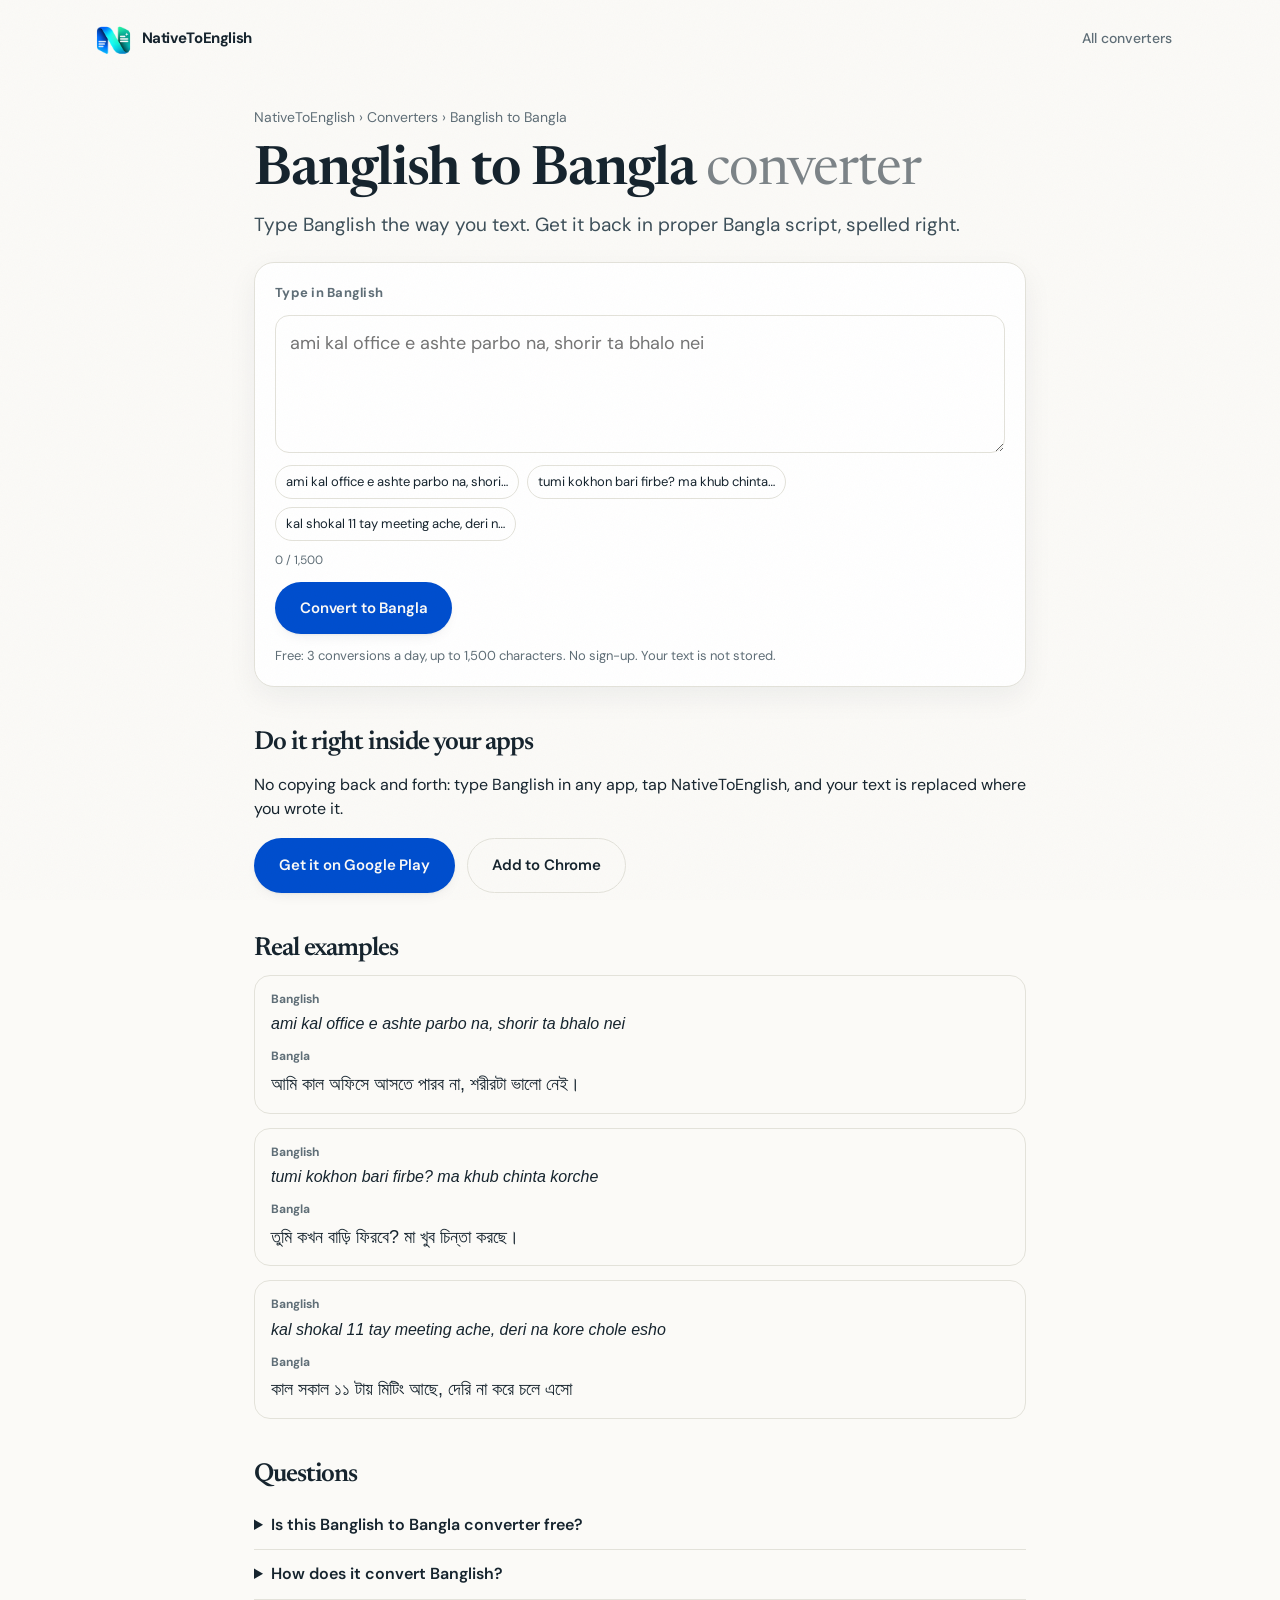
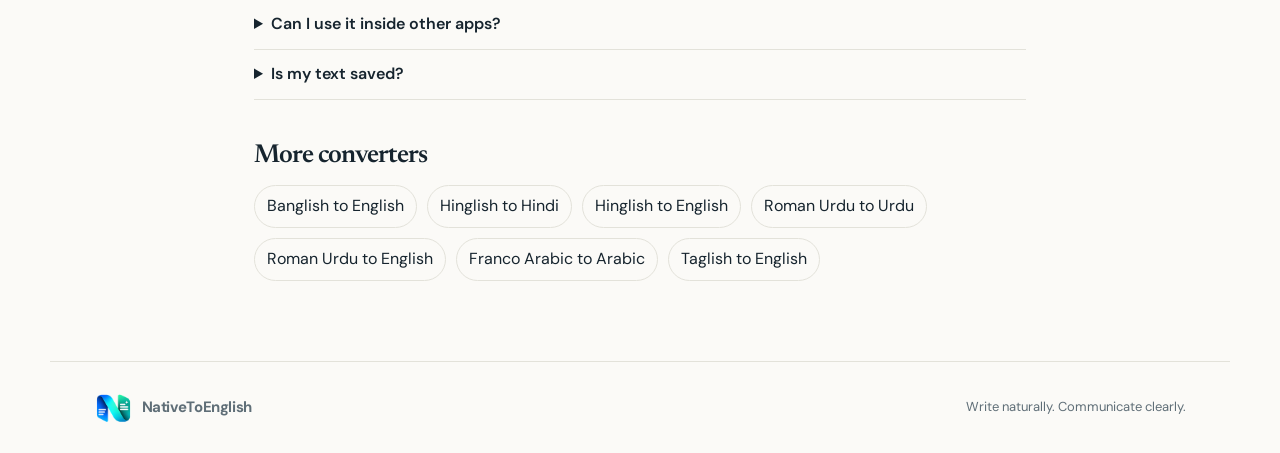
==== commit 8a0117ae: "Converter pages: real examples from the live API (3 per page, script-checked) Co-Authored-By: Claude" ====
--- a/banglish-to-bangla/index.html
+++ b/banglish-to-bangla/index.html
@@ -59,7 +59,25 @@
           <a class="button button-quiet" href="https://chromewebstore.google.com/detail/nativetoenglish/hcifnjfjbeemchhjmhghefoonidcnjdm" target="_blank" rel="noopener" data-cta="chrome">Add to Chrome</a>
         </div>
       </section>
-      
+      <section class="cv-examples" aria-labelledby="ex-h"><h2 id="ex-h">Real examples</h2><div class="cv-ex-grid">
+          <figure class="cv-example">
+            <figcaption>Banglish</figcaption>
+            <p class="cv-ex-in">ami kal office e ashte parbo na, shorir ta bhalo nei</p>
+            <figcaption>Bangla</figcaption>
+            <p class="cv-ex-out" lang="bn">আমি কাল অফিসে আসতে পারব না, শরীরটা ভালো নেই।</p>
+          </figure>
+          <figure class="cv-example">
+            <figcaption>Banglish</figcaption>
+            <p class="cv-ex-in">tumi kokhon bari firbe? ma khub chinta korche</p>
+            <figcaption>Bangla</figcaption>
+            <p class="cv-ex-out" lang="bn">তুমি কখন বাড়ি ফিরবে? মা খুব চিন্তা করছে।</p>
+          </figure>
+          <figure class="cv-example">
+            <figcaption>Banglish</figcaption>
+            <p class="cv-ex-in">kal shokal 11 tay meeting ache, deri na kore chole esho</p>
+            <figcaption>Bangla</figcaption>
+            <p class="cv-ex-out" lang="bn">কাল সকাল ১১ টায় মিটিং আছে, দেরি না করে চলে এসো</p>
+          </figure></div></section>
       <section aria-labelledby="faq-h"><h2 id="faq-h">Questions</h2><details class="cv-faq"><summary>Is this Banglish to Bangla converter free?</summary><p>Yes. You get 3 free conversions a day here and in the NativeToEnglish apps, up to 1,500 characters each. No sign-up. Pro gives 500 a day.</p></details><details class="cv-faq"><summary>How does it convert Banglish?</summary><p>It reads what you typed in English letters, works out the Bangla words you meant, and writes them in proper Bangla script, fixing spelling on the way.</p></details><details class="cv-faq"><summary>Can I use it inside other apps?</summary><p>Yes. The NativeToEnglish Android app adds an entry to the long-press menu in any app, and the Chrome extension adds a button to every text box. Type in Banglish, tap once, and it is replaced where you wrote it.</p></details><details class="cv-faq"><summary>Is my text saved?</summary><p>No. Only the text you convert is sent, only when you press the button, and it is not stored or used to train AI.</p></details></section>
       <section aria-labelledby="more-h"><h2 id="more-h">More converters</h2><ul class="cv-more"><li><a href="/banglish-to-english/">Banglish to English</a></li><li><a href="/hinglish-to-hindi/">Hinglish to Hindi</a></li><li><a href="/hinglish-to-english/">Hinglish to English</a></li><li><a href="/roman-urdu-to-urdu/">Roman Urdu to Urdu</a></li><li><a href="/roman-urdu-to-english/">Roman Urdu to English</a></li><li><a href="/franco-arabic-to-arabic/">Franco Arabic to Arabic</a></li><li><a href="/taglish-to-english/">Taglish to English</a></li></ul></section>
     </main>
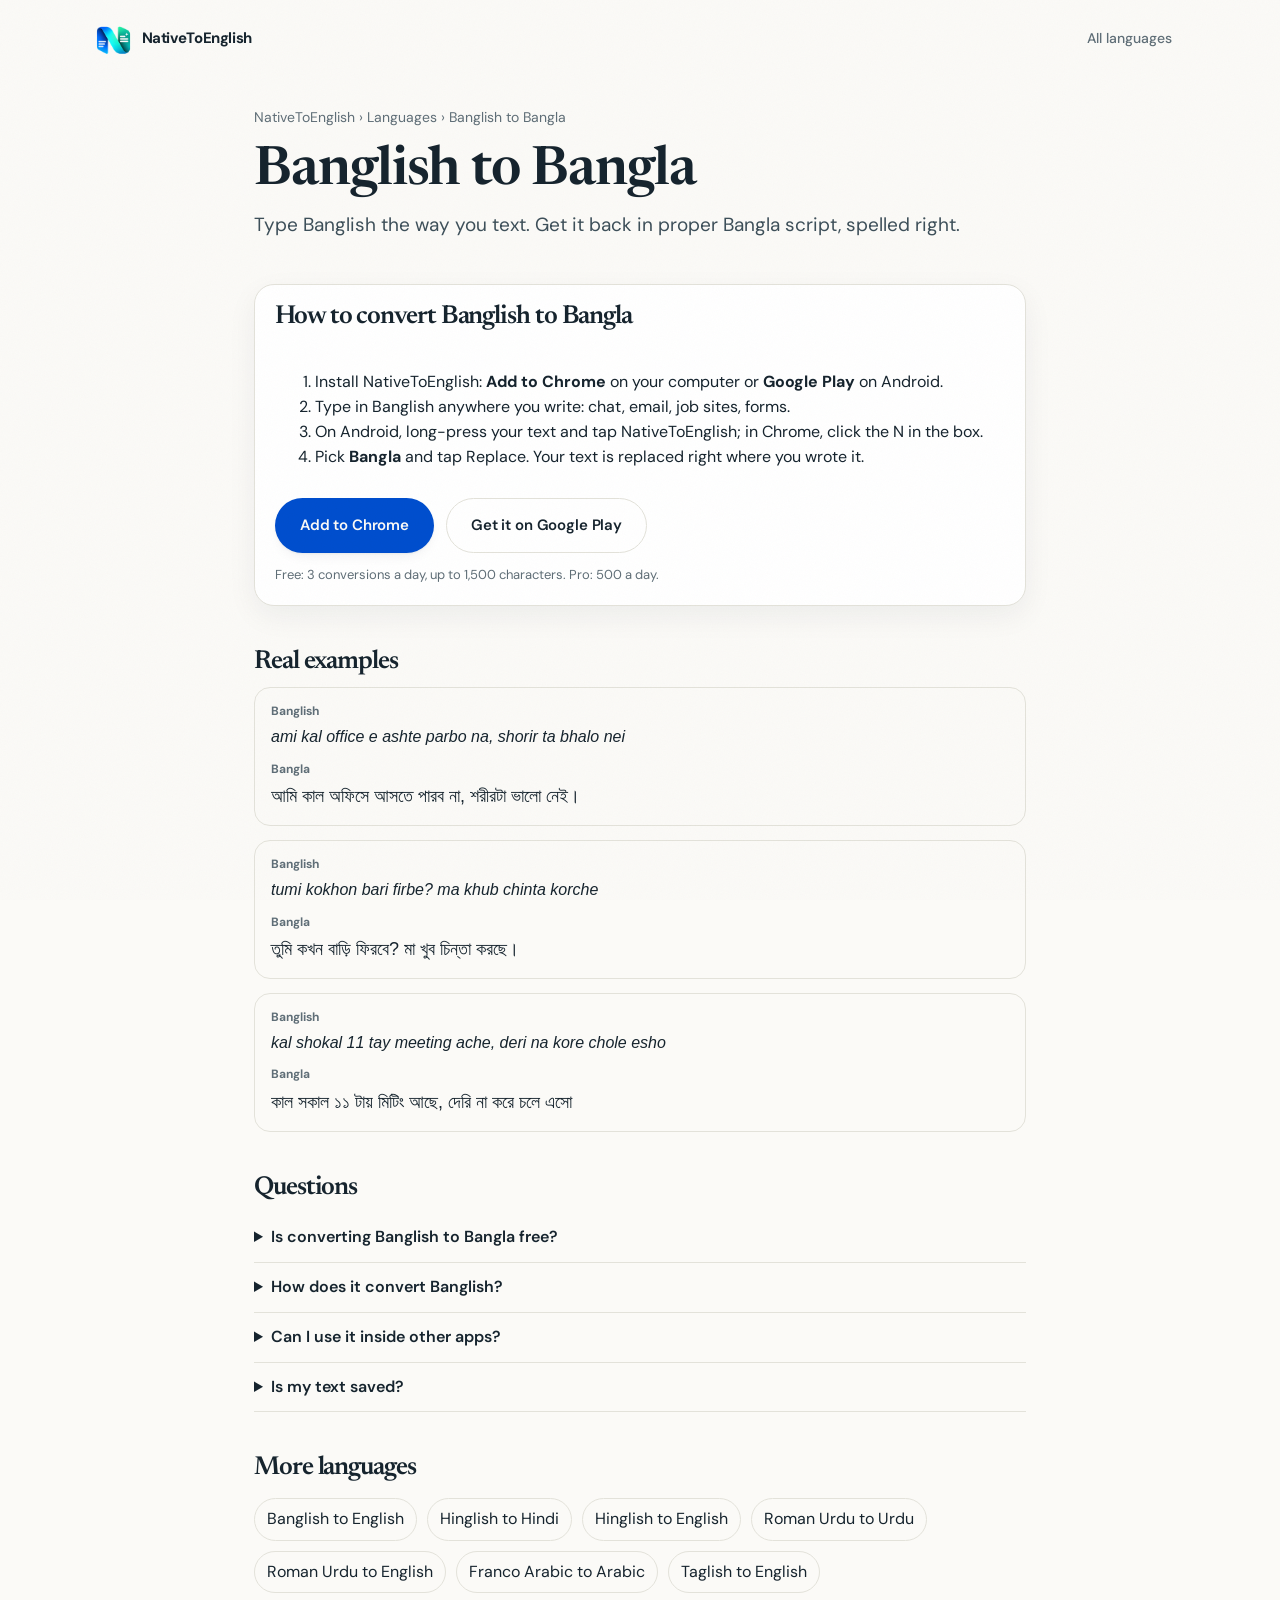
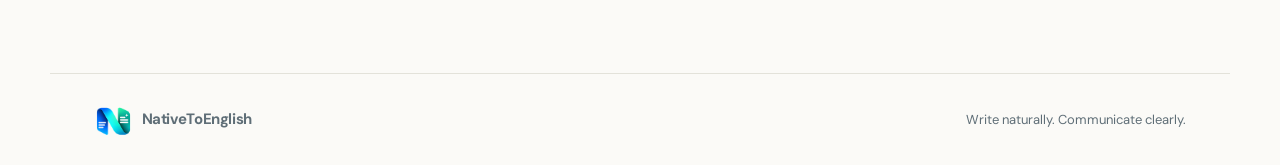
==== commit 112e2d07: "Landing: no live converter (owner: cost and abuse risk; the apps already do it); language pages expl" ====
--- a/banglish-to-bangla/index.html
+++ b/banglish-to-bangla/index.html
@@ -24,40 +24,33 @@
     <link rel="stylesheet" href="/styles.css" />
     <link rel="stylesheet" href="/converter.css" />
     <script>try { var t = localStorage.getItem("n2e-theme"); if (t === "light" || t === "dark") document.documentElement.dataset.theme = t; } catch (e) {}</script>
-    <script type="application/ld+json">[{"@context": "https://schema.org", "@type": "WebApplication", "name": "Banglish to Bangla converter", "url": "https://nativetoenglish.landing.matrabhed.com/banglish-to-bangla/", "applicationCategory": "UtilitiesApplication", "operatingSystem": "Any", "offers": {"@type": "Offer", "price": "0", "priceCurrency": "USD"}, "publisher": {"@type": "Organization", "name": "NativeToEnglish"}}, {"@context": "https://schema.org", "@type": "FAQPage", "mainEntity": [{"@type": "Question", "name": "Is this Banglish to Bangla converter free?", "acceptedAnswer": {"@type": "Answer", "text": "Yes. You get 3 free conversions a day here and in the NativeToEnglish apps, up to 1,500 characters each. No sign-up. Pro gives 500 a day."}}, {"@type": "Question", "name": "How does it convert Banglish?", "acceptedAnswer": {"@type": "Answer", "text": "It reads what you typed in English letters, works out the Bangla words you meant, and writes them in proper Bangla script, fixing spelling on the way."}}, {"@type": "Question", "name": "Can I use it inside other apps?", "acceptedAnswer": {"@type": "Answer", "text": "Yes. The NativeToEnglish Android app adds an entry to the long-press menu in any app, and the Chrome extension adds a button to every text box. Type in Banglish, tap once, and it is replaced where you wrote it."}}, {"@type": "Question", "name": "Is my text saved?", "acceptedAnswer": {"@type": "Answer", "text": "No. Only the text you convert is sent, only when you press the button, and it is not stored or used to train AI."}}]}, {"@context": "https://schema.org", "@type": "BreadcrumbList", "itemListElement": [{"@type": "ListItem", "position": 1, "name": "NativeToEnglish", "item": "https://nativetoenglish.landing.matrabhed.com/"}, {"@type": "ListItem", "position": 2, "name": "Converters", "item": "https://nativetoenglish.landing.matrabhed.com/converters/"}, {"@type": "ListItem", "position": 3, "name": "Banglish to Bangla", "item": "https://nativetoenglish.landing.matrabhed.com/banglish-to-bangla/"}]}]</script>
+    <script type="application/ld+json">[{"@context": "https://schema.org", "@type": "HowTo", "name": "How to convert Banglish to Bangla", "url": "https://nativetoenglish.landing.matrabhed.com/banglish-to-bangla/", "step": [{"@type": "HowToStep", "text": "Install NativeToEnglish for Chrome or Android."}, {"@type": "HowToStep", "text": "Type in Banglish anywhere you write."}, {"@type": "HowToStep", "text": "Long-press your text and tap NativeToEnglish, or click the N in Chrome."}, {"@type": "HowToStep", "text": "Pick Bangla and tap Replace."}]}, {"@context": "https://schema.org", "@type": "FAQPage", "mainEntity": [{"@type": "Question", "name": "Is converting Banglish to Bangla free?", "acceptedAnswer": {"@type": "Answer", "text": "Yes. NativeToEnglish gives 3 free conversions a day in the Android app and the Chrome extension, up to 1,500 characters each. No sign-up. Pro gives 500 a day."}}, {"@type": "Question", "name": "How does it convert Banglish?", "acceptedAnswer": {"@type": "Answer", "text": "It reads what you typed in English letters, works out the Bangla words you meant, and writes them in proper Bangla script, fixing spelling on the way."}}, {"@type": "Question", "name": "Can I use it inside other apps?", "acceptedAnswer": {"@type": "Answer", "text": "Yes. The NativeToEnglish Android app adds an entry to the long-press menu in any app, and the Chrome extension adds a button to every text box. Type in Banglish, tap once, and it is replaced where you wrote it."}}, {"@type": "Question", "name": "Is my text saved?", "acceptedAnswer": {"@type": "Answer", "text": "No. Only the text you choose to convert is sent, and it is not stored or used to train AI."}}]}, {"@context": "https://schema.org", "@type": "BreadcrumbList", "itemListElement": [{"@type": "ListItem", "position": 1, "name": "NativeToEnglish", "item": "https://nativetoenglish.landing.matrabhed.com/"}, {"@type": "ListItem", "position": 2, "name": "Languages", "item": "https://nativetoenglish.landing.matrabhed.com/converters/"}, {"@type": "ListItem", "position": 3, "name": "Banglish to Bangla", "item": "https://nativetoenglish.landing.matrabhed.com/banglish-to-bangla/"}]}]</script>
   </head>
   <body>
     <a class="skip-link" href="#main">Skip to content</a>
     <header class="site-header">
       <div class="shell header-inner">
         <a class="brand" href="/" aria-label="NativeToEnglish home"><img class="brand-mark" src="/logo-mark.png" alt="" width="106" height="96" decoding="async" /><span class="brand-name">NativeToEnglish</span></a>
-        <nav class="header-nav" aria-label="Main navigation"><a class="nav-link" href="/converters/">All converters</a></nav>
+        <nav class="header-nav" aria-label="Main navigation"><a class="nav-link" href="/converters/">All languages</a></nav>
       </div>
     </header>
     <main id="main" class="shell cv">
-      <nav class="cv-crumbs" aria-label="Breadcrumb"><a href="/">NativeToEnglish</a> › <a href="/converters/">Converters</a> › Banglish to Bangla</nav>
-      <h1 class="cv-h1">Banglish to Bangla <span>converter</span></h1>
+      <nav class="cv-crumbs" aria-label="Breadcrumb"><a href="/">NativeToEnglish</a> › <a href="/converters/">Languages</a> › Banglish to Bangla</nav>
+      <h1 class="cv-h1">Banglish to Bangla</h1>
       <p class="cv-lead">Type Banglish the way you text. Get it back in proper Bangla script, spelled right.</p>
-      <form id="converter" class="cv-card" data-api="https://nativetoenglish-api-aariyan-c6avfugcawffhndw.southeastasia-01.azurewebsites.net" data-page="banglish-to-bangla" data-goal="native" data-lang="bn">
-        <label class="cv-label" for="cv-input">Type in Banglish</label>
-        <textarea id="cv-input" rows="4" maxlength="1500" placeholder="ami kal office e ashte parbo na, shorir ta bhalo nei" spellcheck="false"></textarea>
-        <div class="cv-row"><div class="cv-chips" aria-label="Try an example"><button type="button" class="cv-chip" data-sample="ami kal office e ashte parbo na, shorir ta bhalo nei">ami kal office e ashte parbo na, shori…</button><button type="button" class="cv-chip" data-sample="tumi kokhon bari firbe? ma khub chinta korche">tumi kokhon bari firbe? ma khub chinta…</button><button type="button" class="cv-chip" data-sample="kal shokal 11 tay meeting ache, deri na kore chole esho">kal shokal 11 tay meeting ache, deri n…</button></div><span class="cv-count" id="converter-count"></span></div>
-        <button class="button button-primary cv-go" type="submit">Convert to Bangla</button>
-        <div class="cv-result" id="converter-result" hidden>
-          <div class="cv-label">Bangla</div>
-          <p class="cv-output" id="converter-output" lang="bn"></p>
-          <button class="button button-quiet button-sm" type="button" id="converter-copy">Copy</button>
+      <section class="cv-card cv-how" aria-labelledby="how-h">
+        <h2 id="how-h">How to convert Banglish to Bangla</h2>
+        <ol>
+          <li>Install NativeToEnglish: <b>Add to Chrome</b> on your computer or <b>Google Play</b> on Android.</li>
+          <li>Type in Banglish anywhere you write: chat, email, job sites, forms.</li>
+          <li>On Android, long-press your text and tap NativeToEnglish; in Chrome, click the N in the box.</li>
+          <li>Pick <b>Bangla</b> and tap Replace. Your text is replaced right where you wrote it.</li>
+        </ol>
+        <div class="hero-actions">
+          <a class="button button-primary" href="https://chromewebstore.google.com/detail/nativetoenglish/hcifnjfjbeemchhjmhghefoonidcnjdm" target="_blank" rel="noopener" data-cta="chrome">Add to Chrome</a>
+          <a class="button button-quiet" href="https://play.google.com/store/apps/details?id=com.nativetoenglish.mobile" target="_blank" rel="noopener" data-cta="play">Get it on Google Play</a>
         </div>
-        <p class="cv-note" id="converter-note" role="status" hidden></p>
-        <p class="cv-free">Free: 3 conversions a day, up to 1,500 characters. No sign-up. Your text is not stored.</p>
-      </form>
-      <section class="cv-apps" aria-labelledby="apps-h">
-        <h2 id="apps-h">Do it right inside your apps</h2>
-        <p>No copying back and forth: type Banglish in any app, tap NativeToEnglish, and your text is replaced where you wrote it.</p>
-        <div class="hero-actions">
-          <a class="button button-primary" href="https://play.google.com/store/apps/details?id=com.nativetoenglish.mobile" target="_blank" rel="noopener" data-cta="play">Get it on Google Play</a>
-          <a class="button button-quiet" href="https://chromewebstore.google.com/detail/nativetoenglish/hcifnjfjbeemchhjmhghefoonidcnjdm" target="_blank" rel="noopener" data-cta="chrome">Add to Chrome</a>
-        </div>
+        <p class="cv-free">Free: 3 conversions a day, up to 1,500 characters. Pro: 500 a day.</p>
       </section>
       <section class="cv-examples" aria-labelledby="ex-h"><h2 id="ex-h">Real examples</h2><div class="cv-ex-grid">
           <figure class="cv-example">
@@ -78,11 +71,10 @@
             <figcaption>Bangla</figcaption>
             <p class="cv-ex-out" lang="bn">কাল সকাল ১১ টায় মিটিং আছে, দেরি না করে চলে এসো</p>
           </figure></div></section>
-      <section aria-labelledby="faq-h"><h2 id="faq-h">Questions</h2><details class="cv-faq"><summary>Is this Banglish to Bangla converter free?</summary><p>Yes. You get 3 free conversions a day here and in the NativeToEnglish apps, up to 1,500 characters each. No sign-up. Pro gives 500 a day.</p></details><details class="cv-faq"><summary>How does it convert Banglish?</summary><p>It reads what you typed in English letters, works out the Bangla words you meant, and writes them in proper Bangla script, fixing spelling on the way.</p></details><details class="cv-faq"><summary>Can I use it inside other apps?</summary><p>Yes. The NativeToEnglish Android app adds an entry to the long-press menu in any app, and the Chrome extension adds a button to every text box. Type in Banglish, tap once, and it is replaced where you wrote it.</p></details><details class="cv-faq"><summary>Is my text saved?</summary><p>No. Only the text you convert is sent, only when you press the button, and it is not stored or used to train AI.</p></details></section>
-      <section aria-labelledby="more-h"><h2 id="more-h">More converters</h2><ul class="cv-more"><li><a href="/banglish-to-english/">Banglish to English</a></li><li><a href="/hinglish-to-hindi/">Hinglish to Hindi</a></li><li><a href="/hinglish-to-english/">Hinglish to English</a></li><li><a href="/roman-urdu-to-urdu/">Roman Urdu to Urdu</a></li><li><a href="/roman-urdu-to-english/">Roman Urdu to English</a></li><li><a href="/franco-arabic-to-arabic/">Franco Arabic to Arabic</a></li><li><a href="/taglish-to-english/">Taglish to English</a></li></ul></section>
+      <section aria-labelledby="faq-h"><h2 id="faq-h">Questions</h2><details class="cv-faq"><summary>Is converting Banglish to Bangla free?</summary><p>Yes. NativeToEnglish gives 3 free conversions a day in the Android app and the Chrome extension, up to 1,500 characters each. No sign-up. Pro gives 500 a day.</p></details><details class="cv-faq"><summary>How does it convert Banglish?</summary><p>It reads what you typed in English letters, works out the Bangla words you meant, and writes them in proper Bangla script, fixing spelling on the way.</p></details><details class="cv-faq"><summary>Can I use it inside other apps?</summary><p>Yes. The NativeToEnglish Android app adds an entry to the long-press menu in any app, and the Chrome extension adds a button to every text box. Type in Banglish, tap once, and it is replaced where you wrote it.</p></details><details class="cv-faq"><summary>Is my text saved?</summary><p>No. Only the text you choose to convert is sent, and it is not stored or used to train AI.</p></details></section>
+      <section aria-labelledby="more-h"><h2 id="more-h">More languages</h2><ul class="cv-more"><li><a href="/banglish-to-english/">Banglish to English</a></li><li><a href="/hinglish-to-hindi/">Hinglish to Hindi</a></li><li><a href="/hinglish-to-english/">Hinglish to English</a></li><li><a href="/roman-urdu-to-urdu/">Roman Urdu to Urdu</a></li><li><a href="/roman-urdu-to-english/">Roman Urdu to English</a></li><li><a href="/franco-arabic-to-arabic/">Franco Arabic to Arabic</a></li><li><a href="/taglish-to-english/">Taglish to English</a></li></ul></section>
     </main>
     <footer class="shell"><a class="brand" href="/"><img class="brand-mark" src="/logo-mark.png" alt="" width="106" height="96" decoding="async" /><span class="brand-name">NativeToEnglish</span></a><p>Write naturally. Communicate clearly.</p></footer>
-    <script src="/converter.js?v=1" defer></script>
 <script>
   // Analytics (PostHog, cookieless). Events carry product=nativetoenglish so they filter cleanly from other products.
   // Sends event names and page context only. Never the user's text.
